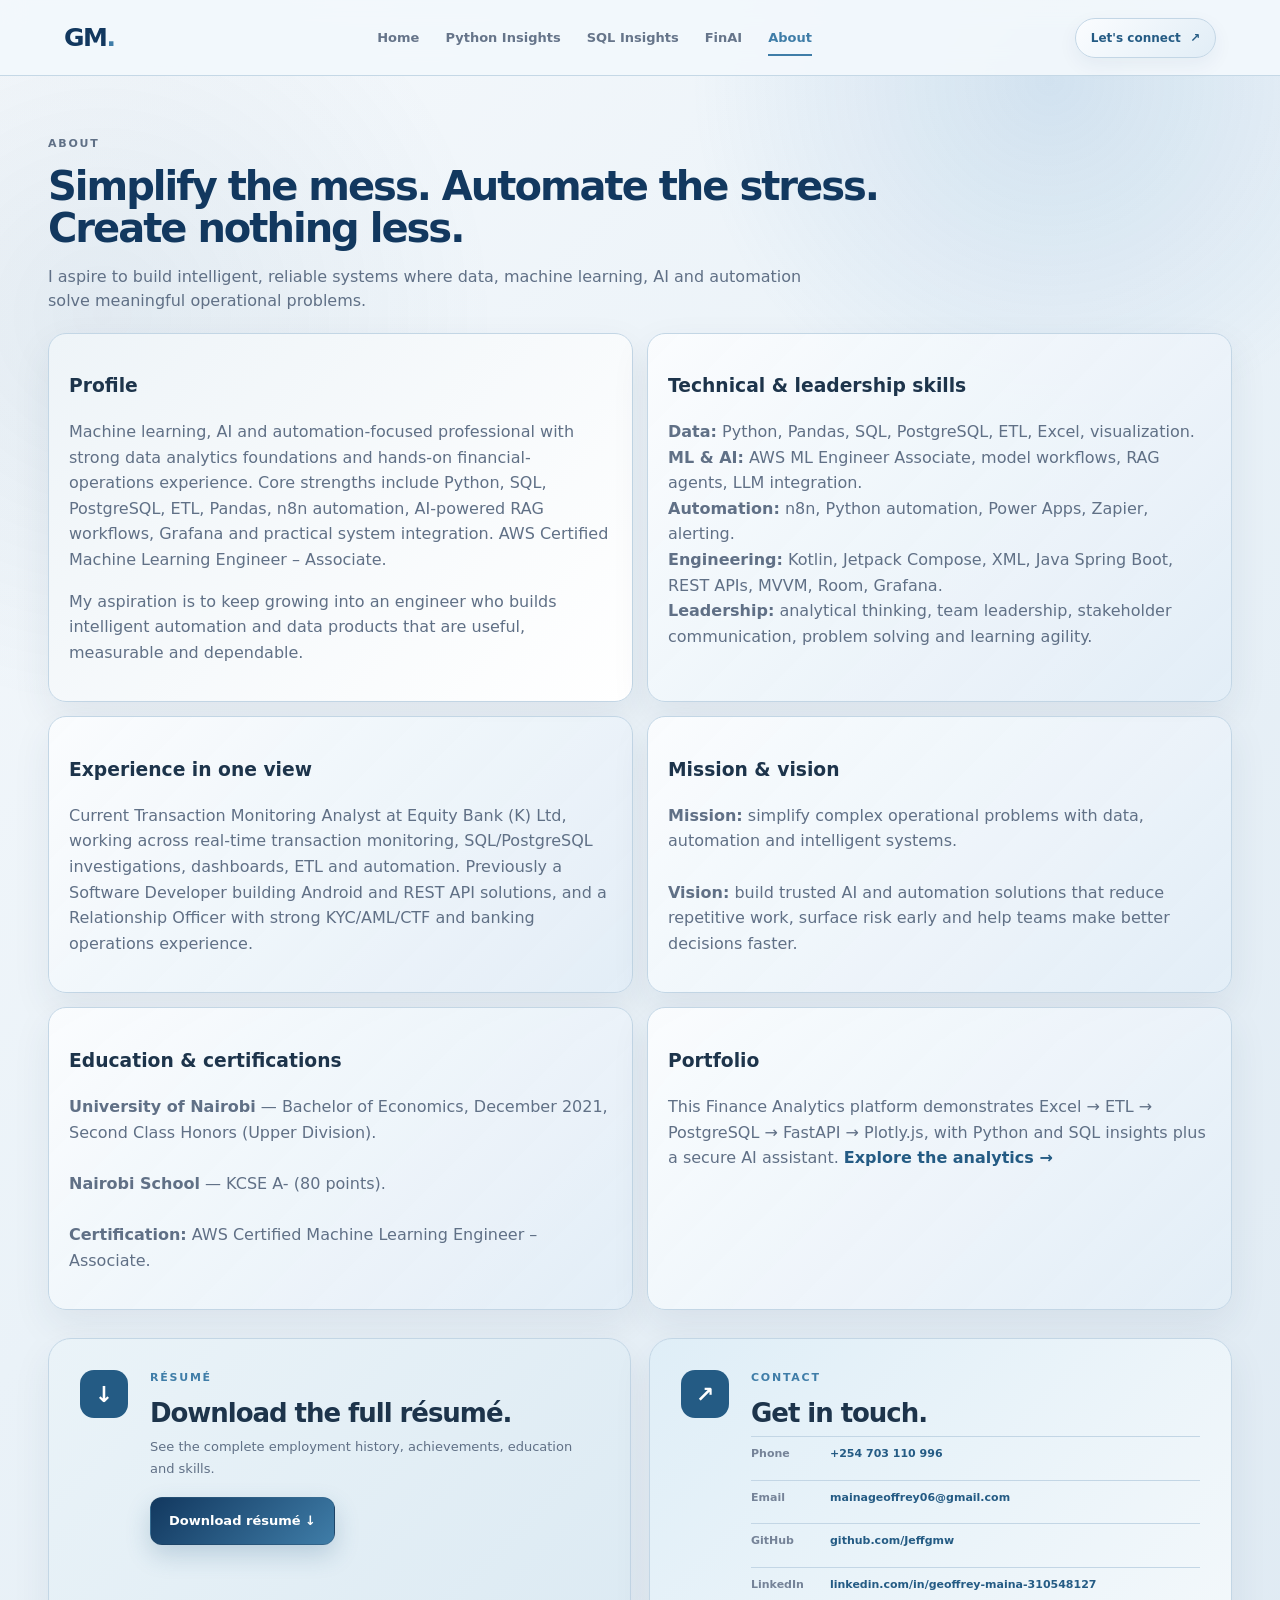
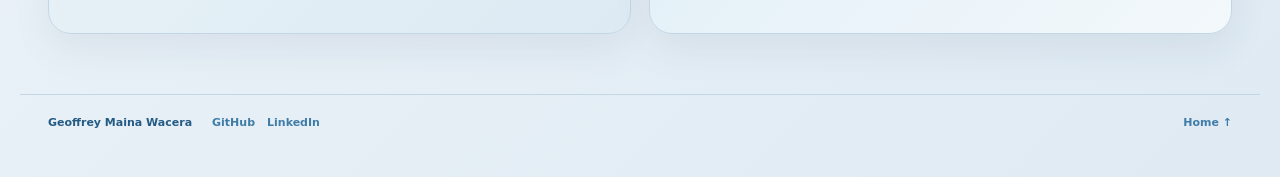
==== frontend/pages/about.html @ 089e7d58 "Initial finance analytics platform" ====
<!doctype html>
<html lang="en">
  <head>
    <meta charset="utf-8" />
    <meta name="viewport" content="width=device-width,initial-scale=1" />
    <meta name="description" content="About Geoffrey Maina Wacera." />
    <title>About | Geoffrey Maina Wacera</title>
    <link rel="stylesheet" href="../css/styles.css" />
  </head>
  <body>
    <header class="nav">
      <a class="brand" href="../index.html">GM<span>.</span></a>
      <nav>
        <a href="../index.html">Home</a
        ><a href="python-dashboard.html">Python Insights</a
        ><a href="sql-dashboard.html">SQL Insights</a
        ><a href="ai-assistant.html">FinAI</a
        ><a class="active" href="about.html">About</a>
      </nav>
      <a class="nav-contact" href="../index.html#contact"
        >Let's connect <span>↗</span></a
      >
    </header>
    <main class="container about-page">
      <div class="page-head about-hero">
        <p class="eyebrow">ABOUT</p>
        <h1>Simplify the mess. Automate the stress. Create nothing less.</h1>
        <p>
          I aspire to build intelligent, reliable systems where data, machine
          learning, AI and automation solve meaningful operational problems.
        </p>
      </div>
      <div class="about-grid">
        <article class="about-profile">
          <h3>Profile</h3>
          <p>
            Machine learning, AI and automation-focused professional with strong
            data analytics foundations and hands-on financial-operations
            experience. Core strengths include Python, SQL, PostgreSQL, ETL,
            Pandas, n8n automation, AI-powered RAG workflows, Grafana and
            practical system integration. AWS Certified Machine Learning
            Engineer – Associate.
          </p>
          <p>
            My aspiration is to keep growing into an engineer who builds
            intelligent automation and data products that are useful, measurable
            and dependable.
          </p>
        </article>
        <article>
          <h3>Technical & leadership skills</h3>
          <p>
            <strong>Data:</strong> Python, Pandas, SQL, PostgreSQL, ETL, Excel,
            visualization.<br /><strong>ML & AI:</strong> AWS ML Engineer
            Associate, model workflows, RAG agents, LLM integration.<br /><strong
              >Automation:</strong
            >
            n8n, Python automation, Power Apps, Zapier, alerting.<br /><strong
              >Engineering:</strong
            >
            Kotlin, Jetpack Compose, XML, Java Spring Boot, REST APIs, MVVM,
            Room, Grafana.<br /><strong>Leadership:</strong> analytical
            thinking, team leadership, stakeholder communication, problem
            solving and learning agility.
          </p>
        </article>
        <article>
          <h3>Experience in one view</h3>
          <p>
            Current Transaction Monitoring Analyst at Equity Bank (K) Ltd,
            working across real-time transaction monitoring, SQL/PostgreSQL
            investigations, dashboards, ETL and automation. Previously a
            Software Developer building Android and REST API solutions, and a
            Relationship Officer with strong KYC/AML/CTF and banking operations
            experience.
          </p>
        </article>
        <article>
          <h3>Mission & vision</h3>
          <p>
            <strong>Mission:</strong> simplify complex operational problems with
            data, automation and intelligent systems.<br /><br /><strong
              >Vision:</strong
            >
            build trusted AI and automation solutions that reduce repetitive
            work, surface risk early and help teams make better decisions
            faster.
          </p>
        </article>
        <article>
          <h3>Education & certifications</h3>
          <p>
            <strong>University of Nairobi</strong> — Bachelor of Economics,
            December 2021, Second Class Honors (Upper Division).<br /><br /><strong
              >Nairobi School</strong
            >
            — KCSE A- (80 points).<br /><br /><strong>Certification:</strong>
            AWS Certified Machine Learning Engineer – Associate.
          </p>
        </article>
        <article>
          <h3>Portfolio</h3>
          <p>
            This Finance Analytics platform demonstrates Excel → ETL →
            PostgreSQL → FastAPI → Plotly.js, with Python and SQL insights plus
            a secure AI assistant.
            <a href="python-dashboard.html">Explore the analytics →</a>
          </p>
        </article>
      </div>
      <section class="action-section">
        <div class="action-grid">
          <article class="action-card resume-card">
            <div class="action-icon">↓</div>
            <div>
              <p class="eyebrow">RÉSUMÉ</p>
              <h2>Download the full résumé.</h2>
              <p>
                See the complete employment history, achievements, education and
                skills.
              </p>
              <a
                class="btn"
                href="../assets/Geoffrey-Maina-Wacera-Resume.pdf"
                download
                >Download résumé ↓</a
              >
            </div>
          </article>
          <article class="action-card contact-card">
            <div class="action-icon">↗</div>
            <div>
              <p class="eyebrow">CONTACT</p>
              <h2>Get in touch.</h2>
              <div class="contact-links">
                <a href="tel:+254703110996"
                  ><span>Phone</span><strong>+254 703 110 996</strong></a
                ><a href="mailto:mainageoffrey06@gmail.com"
                  ><span>Email</span
                  ><strong>mainageoffrey06@gmail.com</strong></a
                ><a
                  href="https://github.com/Jeffgmw"
                  target="_blank"
                  rel="noopener noreferrer"
                  ><span>GitHub</span><strong>github.com/Jeffgmw</strong></a
                ><a
                  href="http://www.linkedin.com/in/geoffrey-maina-310548127"
                  target="_blank"
                  rel="noopener noreferrer"
                  ><span>LinkedIn</span
                  ><strong>linkedin.com/in/geoffrey-maina-310548127</strong></a
                >
              </div>
            </div>
          </article>
        </div>
      </section>
    </main>
    <footer class="footer">
      <div>
        <strong>Geoffrey Maina Wacera</strong
        ><span class="footer-social"
          ><a
            href="https://github.com/Jeffgmw"
            target="_blank"
            rel="noopener noreferrer"
            >GitHub</a
          ><a
            href="http://www.linkedin.com/in/geoffrey-maina-310548127"
            target="_blank"
            rel="noopener noreferrer"
            >LinkedIn</a
          ></span
        >
      </div>
      <a href="../index.html">Home ↑</a>
    </footer>
  </body>
</html>
---- frontend/css/styles.css ----
:root {
  --bg: #f3f6fa;
  --bg-soft: #eef3f8;
  --card: #ffffff;
  --ink: #0c1b33;
  --muted: #607086;
  --line: #dce5ef;
  --blue: #0b63f6;
  --blue-deep: #083b91;
  --blue-dark: #061d42;
  --cyan: #38a7ff;
  --grey: #d9e2eb;
  --shadow: 0 18px 50px rgba(15, 50, 90, 0.09);
  --shadow-hover: 0 24px 65px rgba(10, 74, 150, 0.16);
  --radius: 22px;
}
* {
  box-sizing: border-box;
}
html {
  scroll-behavior: smooth;
}
body {
  margin: 0;
  font-family:
    Inter,
    ui-sans-serif,
    system-ui,
    -apple-system,
    BlinkMacSystemFont,
    "Segoe UI",
    sans-serif;
  background: linear-gradient(180deg, #f7f9fc 0%, var(--bg) 45%, #eef3f8 100%);
  color: var(--ink);
  line-height: 1.5;
}
body:before {
  content: "";
  position: fixed;
  inset: 0;
  pointer-events: none;
  background:
    radial-gradient(
      circle at 80% 10%,
      rgba(56, 167, 255, 0.08),
      transparent 28%
    ),
    radial-gradient(circle at 10% 30%, rgba(11, 99, 246, 0.05), transparent 30%);
  z-index: -1;
}
a {
  color: inherit;
  text-decoration: none;
}
button,
input,
select,
textarea {
  font: inherit;
}
.nav {
  height: 76px;
  background: rgba(255, 255, 255, 0.88);
  backdrop-filter: blur(16px);
  border-bottom: 1px solid rgba(220, 229, 239, 0.9);
  display: flex;
  align-items: center;
  justify-content: space-between;
  padding: 0 clamp(20px, 5vw, 72px);
  position: sticky;
  top: 0;
  z-index: 20;
}
.brand {
  font-size: 25px;
  font-weight: 900;
  letter-spacing: -0.06em;
  color: var(--blue-dark);
}
.brand span {
  color: var(--blue);
}
.nav nav {
  display: flex;
  gap: 26px;
  color: #66758a;
  font-size: 13px;
  font-weight: 700;
}
.nav nav a {
  padding: 28px 0;
  position: relative;
}
.nav nav a:after {
  content: "";
  position: absolute;
  left: 0;
  right: 100%;
  bottom: 19px;
  height: 2px;
  background: var(--blue);
  transition: 0.2s;
}
.nav nav a:hover,
.nav nav a.active {
  color: var(--blue);
}
.nav nav a:hover:after,
.nav nav a.active:after {
  right: 0;
}
.nav-contact {
  border: 1px solid var(--line);
  background: #fff;
  border-radius: 999px;
  padding: 10px 15px;
  font-size: 12px;
  font-weight: 800;
  color: var(--blue-deep);
  box-shadow: 0 7px 20px rgba(14, 53, 100, 0.06);
}
.nav-contact span {
  margin-left: 5px;
}
.hero {
  max-width: 1240px;
  margin: 0 auto;
}
.hero-home {
  min-height: 690px;
  padding: 92px 28px 84px;
  display: grid;
  grid-template-columns: 1.15fr 0.85fr;
  gap: 70px;
  align-items: center;
  position: relative;
}
.hero-home:before {
  content: "";
  position: absolute;
  width: 420px;
  height: 420px;
  border-radius: 50%;
  background: radial-gradient(
    circle,
    rgba(56, 167, 255, 0.16),
    transparent 68%
  );
  right: -90px;
  top: 30px;
  filter: blur(5px);
  pointer-events: none;
}
.eyebrow {
  font-size: 11px;
  font-weight: 900;
  letter-spacing: 0.16em;
  color: var(--blue);
  margin: 0 0 12px;
}
.hero-copy h1 {
  font-size: clamp(45px, 6vw, 72px);
  line-height: 1.02;
  letter-spacing: -0.055em;
  margin: 0 0 25px;
  max-width: 780px;
}
.gradient-text {
  background: linear-gradient(110deg, var(--blue-deep), var(--blue), #2b9cff);
  -webkit-background-clip: text;
  background-clip: text;
  color: transparent;
}
.hero-intro {
  max-width: 760px;
  color: #5e6e82;
  font-size: 17px;
  line-height: 1.8;
  margin: 0;
}
.hero-intro strong {
  color: var(--ink);
}
.hero-actions {
  display: flex;
  gap: 12px;
  flex-wrap: wrap;
  margin: 32px 0 23px;
}
.btn {
  display: inline-flex;
  align-items: center;
  justify-content: center;
  gap: 9px;
  background: linear-gradient(135deg, var(--blue), #0a7af5);
  color: #fff;
  border: 1px solid rgba(11, 99, 246, 0.25);
  padding: 13px 18px;
  border-radius: 12px;
  font-weight: 800;
  font-size: 13px;
  box-shadow: 0 10px 25px rgba(11, 99, 246, 0.2);
  transition:
    transform 0.2s,
    box-shadow 0.2s;
}
.btn:hover {
  transform: translateY(-2px);
  box-shadow: 0 14px 30px rgba(11, 99, 246, 0.27);
}
.btn.ghost {
  background: rgba(255, 255, 255, 0.75);
  color: var(--blue-deep);
  border-color: var(--line);
  box-shadow: none;
}
.hero-meta {
  display: flex;
  gap: 16px;
  flex-wrap: wrap;
  color: #728196;
  font-size: 11px;
  font-weight: 700;
}
.hero-meta span {
  padding: 7px 10px;
  background: rgba(255, 255, 255, 0.72);
  border: 1px solid var(--line);
  border-radius: 999px;
}
.hero-panel {
  position: relative;
  overflow: hidden;
  border-radius: 28px;
  padding: 30px;
  background: linear-gradient(145deg, #061d42 0%, #0b397f 55%, #1168c8 100%);
  color: #fff;
  box-shadow: 0 30px 70px rgba(5, 37, 82, 0.25);
  min-height: 405px;
}
.panel-glow {
  position: absolute;
  width: 280px;
  height: 280px;
  border-radius: 50%;
  right: -100px;
  top: -100px;
  background: rgba(77, 180, 255, 0.24);
  filter: blur(10px);
}
.panel-top {
  display: flex;
  justify-content: space-between;
  position: relative;
  font-size: 10px;
  letter-spacing: 0.14em;
  font-weight: 900;
  color: #a9c9f4;
}
.status-dot {
  color: #62d9a7;
}
.snapshot-role {
  position: relative;
  font-size: 27px;
  line-height: 1.2;
  font-weight: 850;
  letter-spacing: -0.03em;
  margin-top: 68px;
}
.snapshot-role span {
  color: #9ed0ff;
}
.snapshot-company {
  position: relative;
  color: #c1d1e5;
  font-size: 12px;
  margin-top: 10px;
}
.tech-stack {
  display: flex;
  gap: 7px;
  flex-wrap: wrap;
  margin-top: 28px;
}
.tech-stack span {
  font-size: 10px;
  font-weight: 800;
  padding: 7px 9px;
  border: 1px solid rgba(255, 255, 255, 0.16);
  background: rgba(255, 255, 255, 0.08);
  border-radius: 8px;
}
.snapshot-flow {
  position: relative;
  display: grid;
  grid-template-columns: 1fr auto 1fr auto 1fr;
  gap: 8px;
  align-items: center;
  margin-top: 28px;
  padding-top: 22px;
  border-top: 1px solid rgba(255, 255, 255, 0.14);
}
.snapshot-flow div {
  display: grid;
  gap: 2px;
}
.snapshot-flow b {
  font-size: 9px;
  letter-spacing: 0.1em;
}
.snapshot-flow small {
  font-size: 9px;
  color: #aac1dc;
}
.snapshot-flow i {
  font-style: normal;
  color: #8ac8ff;
}
.section {
  max-width: 1240px;
  margin: 0 auto;
  padding: 90px 28px;
}
.section-heading {
  display: flex;
  justify-content: space-between;
  gap: 50px;
  align-items: end;
  margin-bottom: 32px;
}
.section-heading h2 {
  font-size: 36px;
  line-height: 1.1;
  letter-spacing: -0.045em;
  margin: 0;
}
.section-heading > p {
  max-width: 520px;
  color: var(--muted);
  margin: 0;
  font-size: 14px;
  line-height: 1.75;
}
.section-heading.compact {
  align-items: end;
}
.focus-section,
.analytics-section {
  background: transparent;
}
.focus-grid {
  display: grid;
  grid-template-columns: repeat(4, 1fr);
  gap: 15px;
}
.focus-card {
  background: rgba(255, 255, 255, 0.82);
  border: 1px solid var(--line);
  border-radius: 18px;
  padding: 24px;
  box-shadow: var(--shadow);
  transition: 0.25s;
}
.focus-card:hover {
  transform: translateY(-4px);
  box-shadow: var(--shadow-hover);
  border-color: #b9d2ee;
}
.icon-box {
  width: 42px;
  height: 42px;
  border-radius: 12px;
  display: grid;
  place-items: center;
  background: linear-gradient(145deg, #e8f2ff, #f3f6fa);
  color: var(--blue);
  font-weight: 900;
  font-size: 21px;
  margin-bottom: 25px;
}
.focus-card h3 {
  font-size: 16px;
  margin: 0 0 9px;
}
.focus-card p {
  font-size: 13px;
  color: var(--muted);
  line-height: 1.65;
  margin: 0;
}
.analytics-cards {
  display: grid;
  grid-template-columns: repeat(3, 1fr);
  gap: 18px;
}
.analytics-card {
  min-height: 340px;
  border-radius: 23px;
  padding: 27px;
  position: relative;
  overflow: hidden;
  color: #fff;
  box-shadow: 0 20px 55px rgba(12, 51, 101, 0.16);
  transition: 0.25s;
}
.analytics-card:hover {
  transform: translateY(-6px);
  box-shadow: 0 27px 65px rgba(12, 51, 101, 0.24);
}
.analytics-card:before {
  content: "";
  position: absolute;
  width: 240px;
  height: 240px;
  border-radius: 50%;
  right: -100px;
  top: -100px;
  background: rgba(255, 255, 255, 0.13);
}
.python-card {
  background: linear-gradient(145deg, #092b67, #0877dc);
}
.sql-card {
  background: linear-gradient(145deg, #08244e, #1664b7);
}
.ai-card {
  background: linear-gradient(145deg, #0a2450, #2388d7);
}
.card-label {
  display: flex;
  justify-content: space-between;
  font-size: 9px;
  font-weight: 900;
  letter-spacing: 0.13em;
  color: #b8dcff;
}
.analytics-icon {
  font-size: 30px;
  margin-top: 45px;
}
.analytics-card h3 {
  font-size: 25px;
  letter-spacing: -0.04em;
  margin: 12px 0 8px;
}
.analytics-card p {
  color: #d2e6fb;
  font-size: 13px;
  line-height: 1.65;
  max-width: 390px;
}
.card-link {
  position: absolute;
  bottom: 27px;
  font-size: 12px;
  font-weight: 850;
  color: #fff;
}
.card-link b {
  margin-left: 7px;
}
.experience-section {
  padding-top: 50px;
}
.experience-list {
  border-top: 1px solid var(--line);
}
.experience-item {
  display: grid;
  grid-template-columns: 200px 1fr;
  gap: 35px;
  padding: 25px 0;
  border-bottom: 1px solid var(--line);
}
.experience-date {
  font-size: 11px;
  color: #758398;
  font-weight: 800;
}
.experience-item h3 {
  font-size: 15px;
  margin: 0 0 7px;
}
.experience-item p {
  margin: 0;
  color: var(--muted);
  font-size: 13px;
  line-height: 1.7;
}
.experience-item.current h3 {
  color: var(--blue-deep);
}
.skills-panel {
  border: 1px solid #cbd9e8;
  border-radius: 25px;
  padding: 36px;
  background: linear-gradient(135deg, #eaf2fb, #f9fbfd 55%, #e6f1fc);
  display: grid;
  grid-template-columns: 0.75fr 1.25fr;
  gap: 60px;
  box-shadow: var(--shadow);
}
.skills-panel h2 {
  font-size: 32px;
  line-height: 1.1;
  letter-spacing: -0.04em;
  margin: 0;
  max-width: 420px;
}
.skill-groups {
  display: grid;
  grid-template-columns: 1fr 1fr;
  gap: 24px;
}
.skill-groups div {
  border-left: 2px solid #a8c9ed;
  padding-left: 14px;
}
.skill-groups span {
  font-size: 11px;
  font-weight: 900;
  color: var(--blue-deep);
  text-transform: uppercase;
  letter-spacing: 0.08em;
}
.skill-groups p {
  font-size: 12px;
  color: var(--muted);
  line-height: 1.65;
  margin: 7px 0 0;
}
.action-section {
  padding-top: 35px;
}
.action-grid {
  display: grid;
  grid-template-columns: 1fr 1fr;
  gap: 18px;
}
.action-card {
  border-radius: 23px;
  border: 1px solid var(--line);
  background: #fff;
  padding: 31px;
  display: grid;
  grid-template-columns: auto 1fr;
  gap: 22px;
  box-shadow: var(--shadow);
}
.resume-card {
  background: linear-gradient(135deg, #fff, #edf5ff);
}
.contact-card {
  background: linear-gradient(135deg, #f6f8fa, #e7f1fb);
}
.action-icon {
  width: 48px;
  height: 48px;
  border-radius: 14px;
  display: grid;
  place-items: center;
  background: var(--blue);
  color: #fff;
  font-size: 22px;
  font-weight: 900;
}
.action-card h2 {
  font-size: 26px;
  line-height: 1.1;
  letter-spacing: -0.04em;
  margin: 0 0 9px;
}
.action-card p:not(.eyebrow) {
  font-size: 13px;
  color: var(--muted);
  line-height: 1.65;
  margin: 0 0 18px;
}
.contact-links {
  display: grid;
  gap: 8px;
}
.contact-links a,
.contact-placeholder {
  display: grid;
  grid-template-columns: 70px 1fr;
  gap: 9px;
  padding: 9px 0;
  border-top: 1px solid #dce5ef;
  font-size: 11px;
}
.contact-links span,
.contact-placeholder span {
  color: #758398;
  font-weight: 700;
}
.contact-links strong,
.contact-placeholder strong {
  color: var(--blue-deep);
  font-size: 11px;
}
.contact-placeholder {
  grid-template-columns: 70px 1fr;
}
.contact-placeholder small {
  grid-column: 2;
  color: #8794a5;
  font-size: 10px;
  margin-top: -6px;
}
.footer {
  max-width: 1240px;
  margin: 0 auto;
  padding: 25px 28px 45px;
  display: flex;
  justify-content: space-between;
  gap: 20px;
  border-top: 1px solid var(--line);
  font-size: 11px;
  color: #7a8799;
}
.footer div {
  display: flex;
  gap: 12px;
  flex-wrap: wrap;
}
.footer strong {
  color: var(--blue-deep);
}
.footer a {
  font-weight: 800;
  color: var(--blue);
}
/* Dashboard and inner-page components */
.container {
  max-width: 1240px;
  margin: 0 auto;
  padding: 60px 28px;
}
.narrow {
  max-width: 930px;
}
.page-head {
  margin-bottom: 28px;
}
.page-head h1 {
  font-size: 44px;
  line-height: 1.05;
  letter-spacing: -0.05em;
  margin: 0 0 10px;
}
.page-head > p {
  color: var(--muted);
}
.filters,
.chart,
.kpis > div,
.code-note,
.about-grid article,
.chat {
  background: rgba(255, 255, 255, 0.9);
  border: 1px solid var(--line);
  box-shadow: var(--shadow);
  border-radius: 18px;
}
.filters {
  padding: 18px;
  display: grid;
  grid-template-columns: repeat(6, 1fr);
  gap: 12px;
  margin-bottom: 18px;
}
.filters label {
  font-size: 11px;
  color: var(--muted);
  font-weight: 800;
}
.filters input,
.filters select,
.chat-form textarea {
  width: 100%;
  margin-top: 7px;
  padding: 10px;
  border: 1px solid var(--line);
  border-radius: 9px;
  background: #fff;
  color: var(--ink);
}
.filters .btn {
  align-self: end;
}
.kpis {
  display: grid;
  grid-template-columns: repeat(4, 1fr);
  gap: 14px;
  margin-bottom: 18px;
}
.kpis > div {
  padding: 20px;
}
.kpis span {
  display: block;
  color: var(--muted);
  font-size: 11px;
}
.kpis strong {
  display: block;
  font-size: 27px;
  margin-top: 8px;
}
.grid {
  display: grid;
  grid-template-columns: 1fr 1fr;
  gap: 18px;
}
.chart {
  padding: 15px;
  min-height: 360px;
}
.chart.wide {
  grid-column: 1/-1;
}
.chart h3,
.code-note h3 {
  margin: 6px 8px 10px;
}
.code-note {
  padding: 22px;
  margin-top: 18px;
}
.chips {
  display: flex;
  gap: 8px;
  flex-wrap: wrap;
}
.chips span {
  background: #eaf2fb;
  color: var(--blue-deep);
  border-radius: 999px;
  padding: 7px 11px;
  font-size: 12px;
  font-weight: 800;
}
.suggestions {
  display: flex;
  gap: 8px;
  flex-wrap: wrap;
  margin: 20px 0;
}
.suggestions button {
  border: 1px solid var(--line);
  background: #fff;
  border-radius: 999px;
  padding: 9px 12px;
  cursor: pointer;
  color: var(--blue-deep);
}
.chat {
  padding: 18px;
  min-height: 240px;
  margin-bottom: 14px;
}
.bubble {
  padding: 12px 15px;
  border-radius: 12px;
  max-width: 85%;
  margin: 8px 0;
  line-height: 1.5;
}
.bubble.user {
  margin-left: auto;
  background: #eaf2ff;
}
.bubble.ai {
  background: #f0f3f7;
}
.chat-form {
  display: grid;
  gap: 10px;
}
.about-grid {
  display: grid;
  grid-template-columns: 1fr 1fr;
  gap: 16px;
  margin-top: 25px;
}
.about-grid article {
  padding: 22px;
}
.about-grid p {
  color: var(--muted);
  line-height: 1.6;
}
.about-grid a {
  color: var(--blue);
  font-weight: 700;
}
table {
  border-collapse: collapse;
  width: 100%;
  font-size: 13px;
}
th,
td {
  text-align: left;
  padding: 10px;
  border-bottom: 1px solid var(--line);
  white-space: nowrap;
}
th {
  color: var(--muted);
  font-size: 11px;
  text-transform: uppercase;
  letter-spacing: 0.05em;
}
.error {
  position: fixed;
  bottom: 20px;
  right: 20px;
  background: #fff;
  padding: 14px 18px;
  border: 1px solid #efb8c0;
  border-radius: 10px;
  box-shadow: var(--shadow);
  z-index: 50;
}
@media (max-width: 1050px) {
  .nav-contact {
    display: none;
  }
  .nav nav {
    gap: 15px;
  }
  .hero-home {
    grid-template-columns: 1fr;
    gap: 40px;
  }
  .hero-panel {
    max-width: 680px;
  }
  .focus-grid {
    grid-template-columns: 1fr 1fr;
  }
  .analytics-cards {
    grid-template-columns: 1fr 1fr;
  }
  .analytics-card:last-child {
    grid-column: 1/-1;
  }
  .skills-panel {
    grid-template-columns: 1fr;
    gap: 30px;
  }
  .filters {
    grid-template-columns: repeat(3, 1fr);
  }
}
@media (max-width: 760px) {
  .nav {
    height: auto;
    min-height: 72px;
    padding: 14px 18px;
    gap: 12px;
    align-items: center;
  }
  .nav nav {
    gap: 12px;
    overflow-x: auto;
    white-space: nowrap;
  }
  .nav nav a {
    padding: 10px 0;
  }
  .nav nav a:after {
    bottom: 3px;
  }
  .hero-home {
    padding: 65px 20px 55px;
  }
  .section {
    padding: 65px 20px;
  }
  .section-heading {
    display: block;
  }
  .section-heading > p {
    margin-top: 16px;
  }
  .focus-grid,
  .analytics-cards,
  .action-grid,
  .about-grid {
    grid-template-columns: 1fr;
  }
  .analytics-card:last-child {
    grid-column: auto;
  }
  .experience-item {
    grid-template-columns: 1fr;
    gap: 8px;
  }
  .skill-groups {
    grid-template-columns: 1fr;
  }
  .action-card {
    grid-template-columns: 1fr;
  }
  .footer {
    padding: 25px 20px 35px;
  }
  .container {
    padding: 45px 18px;
  }
  .filters {
    grid-template-columns: 1fr 1fr;
  }
  .kpis {
    grid-template-columns: 1fr 1fr;
  }
  .grid {
    grid-template-columns: 1fr;
  }
  .chart.wide {
    grid-column: auto;
  }
  .snapshot-flow {
    grid-template-columns: 1fr auto 1fr auto 1fr;
  }
}
@media (max-width: 520px) {
  .nav {
    align-items: flex-start;
  }
  .nav nav {
    font-size: 11px;
  }
  .hero-copy h1 {
    font-size: 43px;
  }
  .hero-panel {
    padding: 24px;
  }
  .snapshot-role {
    font-size: 23px;
    margin-top: 50px;
  }
  .hero-actions .btn {
    width: 100%;
  }
  .hero-meta {
    display: grid;
  }
  .filters {
    grid-template-columns: 1fr;
  }
  .kpis strong {
    font-size: 22px;
  }
  .section-heading h2 {
    font-size: 30px;
  }
  .skills-panel {
    padding: 25px;
  }
  .action-card {
    padding: 24px;
  }
  .contact-links a,
  .contact-placeholder {
    grid-template-columns: 1fr;
  }
  .contact-placeholder small {
    grid-column: 1;
  }
  .footer {
    display: block;
  }
  .footer a {
    display: inline-block;
    margin-top: 12px;
  }
}

/* Final visual system: restrained blue + slate + light-grey blend */
body {
  background: linear-gradient(145deg, #f8fafc 0%, #eef2f6 46%, #e8f0f7 100%);
}
body:before {
  background:
    radial-gradient(
      circle at 82% 8%,
      rgba(52, 125, 190, 0.07),
      transparent 25%
    ),
    radial-gradient(
      circle at 8% 35%,
      rgba(100, 130, 160, 0.045),
      transparent 28%
    );
}
.nav {
  backdrop-filter: blur(12px);
  -webkit-backdrop-filter: blur(12px);
}
.hero-home {
  min-height: 590px;
  padding: 66px 28px 56px;
  gap: 54px;
}
.hero-copy h1 {
  font-size: clamp(39px, 5.2vw, 62px);
  margin-bottom: 17px;
}
.hero-intro {
  font-size: 15px;
  line-height: 1.65;
  max-width: 700px;
}
.hero-actions {
  margin: 24px 0 17px;
}
.hero-panel {
  background: linear-gradient(145deg, #172b42 0%, #2b4d6b 62%, #4a7392 100%);
  min-height: 360px;
  padding: 28px;
  box-shadow: 0 24px 60px rgba(30, 55, 78, 0.18);
}
.panel-glow {
  background: rgba(160, 205, 235, 0.16);
}
.snapshot-role {
  margin-top: 45px;
  font-size: 25px;
}
.snapshot-role span {
  color: #c8dbe8;
}
.tech-stack {
  margin-top: 22px;
}
.tech-stack span {
  background: rgba(255, 255, 255, 0.07);
  border-color: rgba(255, 255, 255, 0.13);
}
.snapshot-company {
  color: #d0dce6;
  margin-top: 16px;
}
.section {
  padding: 58px 28px;
}
.section-heading {
  margin-bottom: 22px;
}
.section-heading h2 {
  font-size: 32px;
}
.focus-grid {
  gap: 12px;
}
.focus-card {
  padding: 20px;
}
.icon-box {
  margin-bottom: 18px;
}
.analytics-cards {
  gap: 15px;
}
.analytics-card {
  min-height: 300px;
  padding: 24px;
}
.analytics-icon {
  margin-top: 36px;
}
.experience-section {
  padding-top: 34px;
}
.skills-section {
  padding-top: 36px;
  padding-bottom: 36px;
}
.skills-panel {
  padding: 30px;
  gap: 45px;
  background: linear-gradient(135deg, #e8eef4, #f8fafc 56%, #e7eff5);
}
.experience-achievements {
  margin-top: 15px;
  padding: 13px 15px;
  background: #f5f8fb;
  border-left: 3px solid #5b87a8;
  border-radius: 0 10px 10px 0;
}
.experience-achievements > span {
  font-size: 10px;
  letter-spacing: 0.12em;
  font-weight: 900;
  color: #52738e;
}
.experience-achievements ul {
  margin: 7px 0 0;
  padding-left: 18px;
}
.experience-achievements li {
  font-size: 12px;
  color: #526173;
  line-height: 1.55;
  margin: 3px 0;
}
.experience-achievements strong {
  color: #315d7c;
}
.action-section {
  padding-top: 28px;
}
.footer {
  padding-top: 20px;
}
.page-head {
  margin-bottom: 22px;
}
.page-head h1 {
  font-size: 40px;
}
.dashboard-description {
  max-width: 820px;
  color: #5d6b7c !important;
  line-height: 1.65;
}
.dashboard-grid {
  display: grid;
  grid-template-columns: repeat(2, minmax(0, 1fr));
  gap: 16px;
}
.dashboard-grid .chart-large {
  grid-column: 1/-1;
}
.chart {
  min-width: 0;
  min-height: 330px;
  padding: 14px;
}
.chart-title {
  display: flex;
  align-items: baseline;
  justify-content: space-between;
  gap: 15px;
  padding: 0 7px;
}
.chart-title h3 {
  margin: 5px 0 3px !important;
  font-size: 15px;
}
.chart-title span {
  font-size: 10px;
  color: #7b8998;
  font-weight: 800;
  white-space: nowrap;
}
.chart > div[id] {
  min-width: 0;
}
.about-hero {
  margin-bottom: 20px;
}
.about-hero h1 {
  max-width: 850px;
}
.about-hero > p:last-child {
  max-width: 760px;
}
.about-grid {
  margin-top: 0;
  gap: 14px;
}
.about-grid article {
  padding: 20px;
}
.about-grid article:first-child {
  background: linear-gradient(135deg, #eef4f8, #fff);
}
@media (max-width: 760px) {
  .hero-home {
    padding: 52px 20px 45px;
    gap: 34px;
  }
  .section {
    padding: 45px 20px;
  }
  .section-heading h2 {
    font-size: 29px;
  }
  .dashboard-grid {
    grid-template-columns: 1fr;
  }
  .dashboard-grid .chart-large {
    grid-column: auto;
  }
  .page-head h1 {
    font-size: 36px;
  }
}
@media (max-width: 520px) {
  .hero-copy h1 {
    font-size: 39px;
  }
  .hero-panel {
    min-height: 0;
  }
  .snapshot-role {
    margin-top: 38px;
  }
  .section {
    padding: 40px 18px;
  }
  .dashboard-grid {
    gap: 12px;
  }
  .chart {
    min-height: 300px;
  }
  .chart-title {
    display: block;
  }
  .chart-title span {
    display: block;
    margin-top: 3px;
  }
}

/* Unified blue-grey visual system */
:root {
  --theme-navy: #18324b;
  --theme-slate: #2f526e;
  --theme-bluegrey: #4f7895;
  --theme-mist: #e7eef4;
  --theme-pale: #f3f6f9;
  --theme-line: #cbd8e2;
  --theme-ink: #203346;
  --theme-muted: #647587;
}
body {
  background: linear-gradient(135deg, #f8fafc 0%, #edf2f6 45%, #e3edf4 100%);
  color: var(--theme-ink);
}
body:before {
  background:
    radial-gradient(circle at 82% 9%, rgba(79, 120, 149, 0.1), transparent 27%),
    radial-gradient(circle at 8% 35%, rgba(47, 82, 110, 0.06), transparent 30%);
}
.nav {
  background: rgba(245, 248, 250, 0.91);
  border-bottom-color: rgba(203, 216, 226, 0.92);
}
.brand {
  color: var(--theme-navy);
}
.brand span,
.nav nav a:hover,
.nav nav a.active,
.footer a {
  color: var(--theme-bluegrey);
}
.nav nav a:after {
  background: var(--theme-bluegrey);
}
.nav-contact {
  color: var(--theme-slate);
  background: linear-gradient(135deg, #f8fafc, #e7eef4);
  border-color: var(--theme-line);
}
.hero-home:before {
  background: radial-gradient(
    circle,
    rgba(79, 120, 149, 0.14),
    transparent 68%
  );
}
.eyebrow {
  color: var(--theme-bluegrey);
}
.gradient-text {
  background: linear-gradient(
    110deg,
    var(--theme-navy),
    var(--theme-bluegrey),
    #6c8ea6
  );
  -webkit-background-clip: text;
  background-clip: text;
}
.btn {
  background: linear-gradient(135deg, var(--theme-navy), var(--theme-bluegrey));
  border-color: rgba(47, 82, 110, 0.28);
  box-shadow: 0 10px 25px rgba(47, 82, 110, 0.18);
}
.btn:hover {
  box-shadow: 0 14px 30px rgba(47, 82, 110, 0.24);
}
.btn.ghost {
  color: var(--theme-slate);
  background: rgba(247, 250, 252, 0.82);
  border-color: var(--theme-line);
}
.hero-meta span {
  background: linear-gradient(
    135deg,
    rgba(255, 255, 255, 0.9),
    rgba(231, 238, 244, 0.9)
  );
  border-color: var(--theme-line);
}
.hero-panel {
  background: linear-gradient(145deg, #18324b 0%, #31546e 58%, #5a7e97 100%);
  box-shadow: 0 24px 60px rgba(30, 55, 78, 0.18);
}
.hero-panel .snapshot-role span {
  color: #c9dce8;
}
.tech-stack span {
  background: rgba(255, 255, 255, 0.075);
}
.section {
  padding-top: 46px;
  padding-bottom: 46px;
}
.section-heading {
  margin-bottom: 20px;
}
.focus-card,
.filters,
.chart,
.kpis > div,
.code-note,
.about-grid article,
.chat,
.action-card {
  background: linear-gradient(
    135deg,
    rgba(248, 250, 252, 0.96),
    rgba(229, 237, 243, 0.88)
  );
  border-color: var(--theme-line);
  box-shadow: 0 15px 38px rgba(35, 63, 84, 0.08);
}
.focus-card:hover {
  border-color: #9fb7c7;
  box-shadow: 0 20px 48px rgba(35, 63, 84, 0.13);
}
.icon-box,
.chips span {
  background: linear-gradient(145deg, #dce7ee, #f4f7f9);
  color: var(--theme-slate);
}
.analytics-cards .analytics-card {
  background: linear-gradient(145deg, #18324b, #3d647f 62%, #678ba2);
  box-shadow: 0 20px 50px rgba(35, 63, 84, 0.16);
}
.analytics-cards .analytics-card:nth-child(2) {
  background: linear-gradient(145deg, #213d55, #4a7089 62%, #7595a9);
}
.analytics-cards .analytics-card:nth-child(3) {
  background: linear-gradient(145deg, #263f54, #53758c 62%, #829eae);
}
.analytics-card p,
.analytics-card .card-link,
.analytics-card .card-label {
  color: #edf4f8;
}
.analytics-card:before {
  background: rgba(255, 255, 255, 0.1);
}
.skills-panel {
  background: linear-gradient(135deg, #dfe8ee, #f7f9fb 55%, #e3edf2);
  border-color: #bdced9;
}
.skill-groups div {
  border-left-color: #8eabba;
}
.skill-groups span {
  color: var(--theme-slate);
}
.experience-item.current h3 {
  color: var(--theme-slate);
}
.experience-achievements {
  background: linear-gradient(135deg, #e5edf2, #f7f9fb);
  border-left-color: var(--theme-bluegrey);
}
.experience-achievements > span,
.experience-achievements strong {
  color: var(--theme-slate);
}
.action-card.resume-card {
  background: linear-gradient(135deg, #eef3f6, #dfe9ef);
}
.action-card.contact-card {
  background: linear-gradient(135deg, #e4edf2, #f4f7f9);
}
.action-icon {
  background: var(--theme-slate);
}
.contact-links a,
.contact-placeholder {
  border-top-color: var(--theme-line);
}
.contact-links strong,
.contact-placeholder strong,
.about-grid a {
  color: var(--theme-slate);
}
.footer {
  border-top-color: var(--theme-line);
}
.footer strong {
  color: var(--theme-slate);
}
.footer-social {
  display: inline-flex;
  gap: 12px;
  margin-left: 8px;
}
.footer-social a {
  color: var(--theme-bluegrey);
  font-weight: 800;
}
.page-head h1 {
  color: var(--theme-navy);
}
.dashboard-description {
  color: var(--theme-muted) !important;
}
.filters input,
.filters select,
.chat-form textarea {
  background: #f8fafb;
  border-color: var(--theme-line);
}
.kpis strong {
  color: var(--theme-navy);
}
.chips span {
  color: var(--theme-slate);
}
.chat .bubble.user {
  background: #dfeaf1;
}
.chat .bubble.ai {
  background: #e9eef2;
}
.error {
  border-color: #b8cbd7;
  color: var(--theme-navy);
  background: #f6f9fb;
}
/* Plotly containers start compactly so the browser can paint the page before all charts finish. */
.chart > div[id] {
  height: 285px;
}
.chart.chart-large > div[id] {
  height: 320px;
}
@media (max-width: 760px) {
  .section {
    padding-top: 36px;
    padding-bottom: 36px;
  }
  .footer-social {
    margin-left: 0;
    margin-top: 8px;
  }
  .chart > div[id],
  .chart.chart-large > div[id] {
    height: 280px;
  }
}

/* Final refinement: stronger blue tone + dedicated Customer 360 scroll area */
:root {
  --theme-navy: #12385f;
  --theme-slate: #245b84;
  --theme-bluegrey: #3f7da8;
  --theme-mist: #e2edf6;
  --theme-pale: #f1f6fa;
  --theme-line: #c3d6e5;
  --theme-ink: #1d344b;
  --theme-muted: #5f7488;
}
body {
  background: linear-gradient(135deg, #f6f9fc 0%, #eaf2f8 45%, #dfeaf3 100%);
}
body:before {
  background:
    radial-gradient(
      circle at 82% 9%,
      rgba(52, 126, 190, 0.14),
      transparent 27%
    ),
    radial-gradient(circle at 8% 35%, rgba(36, 91, 132, 0.08), transparent 30%);
}
.nav {
  background: rgba(243, 248, 252, 0.93);
  border-bottom-color: rgba(195, 214, 229, 0.95);
}
.brand {
  color: var(--theme-navy);
}
.brand span,
.nav nav a:hover,
.nav nav a.active,
.footer a {
  color: var(--theme-bluegrey);
}
.nav nav a:after {
  background: var(--theme-bluegrey);
}
.nav-contact {
  color: var(--theme-slate);
  background: linear-gradient(135deg, #fbfdff, #e1edf6);
  border-color: var(--theme-line);
}
.hero-home:before {
  background: radial-gradient(
    circle,
    rgba(52, 126, 190, 0.18),
    transparent 68%
  );
}
.eyebrow {
  color: var(--theme-bluegrey);
}
.gradient-text {
  background: linear-gradient(110deg, #12385f, #3f7da8, #6d9fc2);
  -webkit-background-clip: text;
  background-clip: text;
}
.btn {
  background: linear-gradient(135deg, #12385f, #3f7da8);
  box-shadow: 0 10px 25px rgba(36, 91, 132, 0.22);
}
.hero-panel {
  background: linear-gradient(145deg, #12385f 0%, #245b84 58%, #4f86ad 100%);
}
.hero-meta span {
  background: linear-gradient(
    135deg,
    rgba(255, 255, 255, 0.92),
    rgba(226, 237, 246, 0.94)
  );
  border-color: var(--theme-line);
}
.focus-card,
.filters,
.chart,
.kpis > div,
.code-note,
.about-grid article,
.chat,
.action-card {
  background: linear-gradient(
    135deg,
    rgba(250, 252, 254, 0.97),
    rgba(226, 237, 246, 0.91)
  );
  border-color: var(--theme-line);
}
.icon-box,
.chips span {
  background: linear-gradient(145deg, #d8e7f2, #f3f8fb);
  color: var(--theme-slate);
}
.analytics-cards .analytics-card {
  background: linear-gradient(145deg, #12385f, #2d6a91 62%, #5790b5);
}
.analytics-cards .analytics-card:nth-child(2) {
  background: linear-gradient(145deg, #194665, #36769b 62%, #6499b9);
}
.analytics-cards .analytics-card:nth-child(3) {
  background: linear-gradient(145deg, #204c6d, #427fa2 62%, #70a0bb);
}
.skills-panel {
  background: linear-gradient(135deg, #dbe9f3, #f6f9fc 55%, #e0edf5);
  border-color: #b7cfdf;
}
.action-card.resume-card {
  background: linear-gradient(135deg, #eaf3f8, #dceaf3);
}
.action-card.contact-card {
  background: linear-gradient(135deg, #dfeef7, #f3f8fb);
}
.action-icon {
  background: var(--theme-slate);
}
.kpis strong {
  color: var(--theme-navy);
}
.page-head h1 {
  color: var(--theme-navy);
}
.customer360-chart {
  display: flex;
  flex-direction: column;
  min-height: 0;
  height: 390px;
}
.customer360-chart .customer360-scroll {
  min-height: 0;
  flex: 1;
  overflow: auto;
  border: 1px solid #c9dbe8;
  border-radius: 10px;
  background: rgba(250, 252, 254, 0.72);
  scrollbar-width: thin;
  scrollbar-color: #7ea7c3 #e6eff5;
}
.customer360-chart .customer360-scroll::-webkit-scrollbar {
  width: 9px;
  height: 9px;
}
.customer360-chart .customer360-scroll::-webkit-scrollbar-track {
  background: #e6eff5;
  border-radius: 9px;
}
.customer360-chart .customer360-scroll::-webkit-scrollbar-thumb {
  background: #7ea7c3;
  border-radius: 9px;
  border: 2px solid #e6eff5;
}
.customer360-chart #customerTable {
  min-width: 760px;
}
.customer360-chart table {
  margin: 0;
}
.code-note {
  margin-top: 22px;
  position: relative;
  z-index: 1;
}
@media (max-width: 760px) {
  .customer360-chart {
    height: 360px;
  }
  .customer360-chart #customerTable {
    min-width: 720px;
  }
  .code-note {
    margin-top: 18px;
  }
}
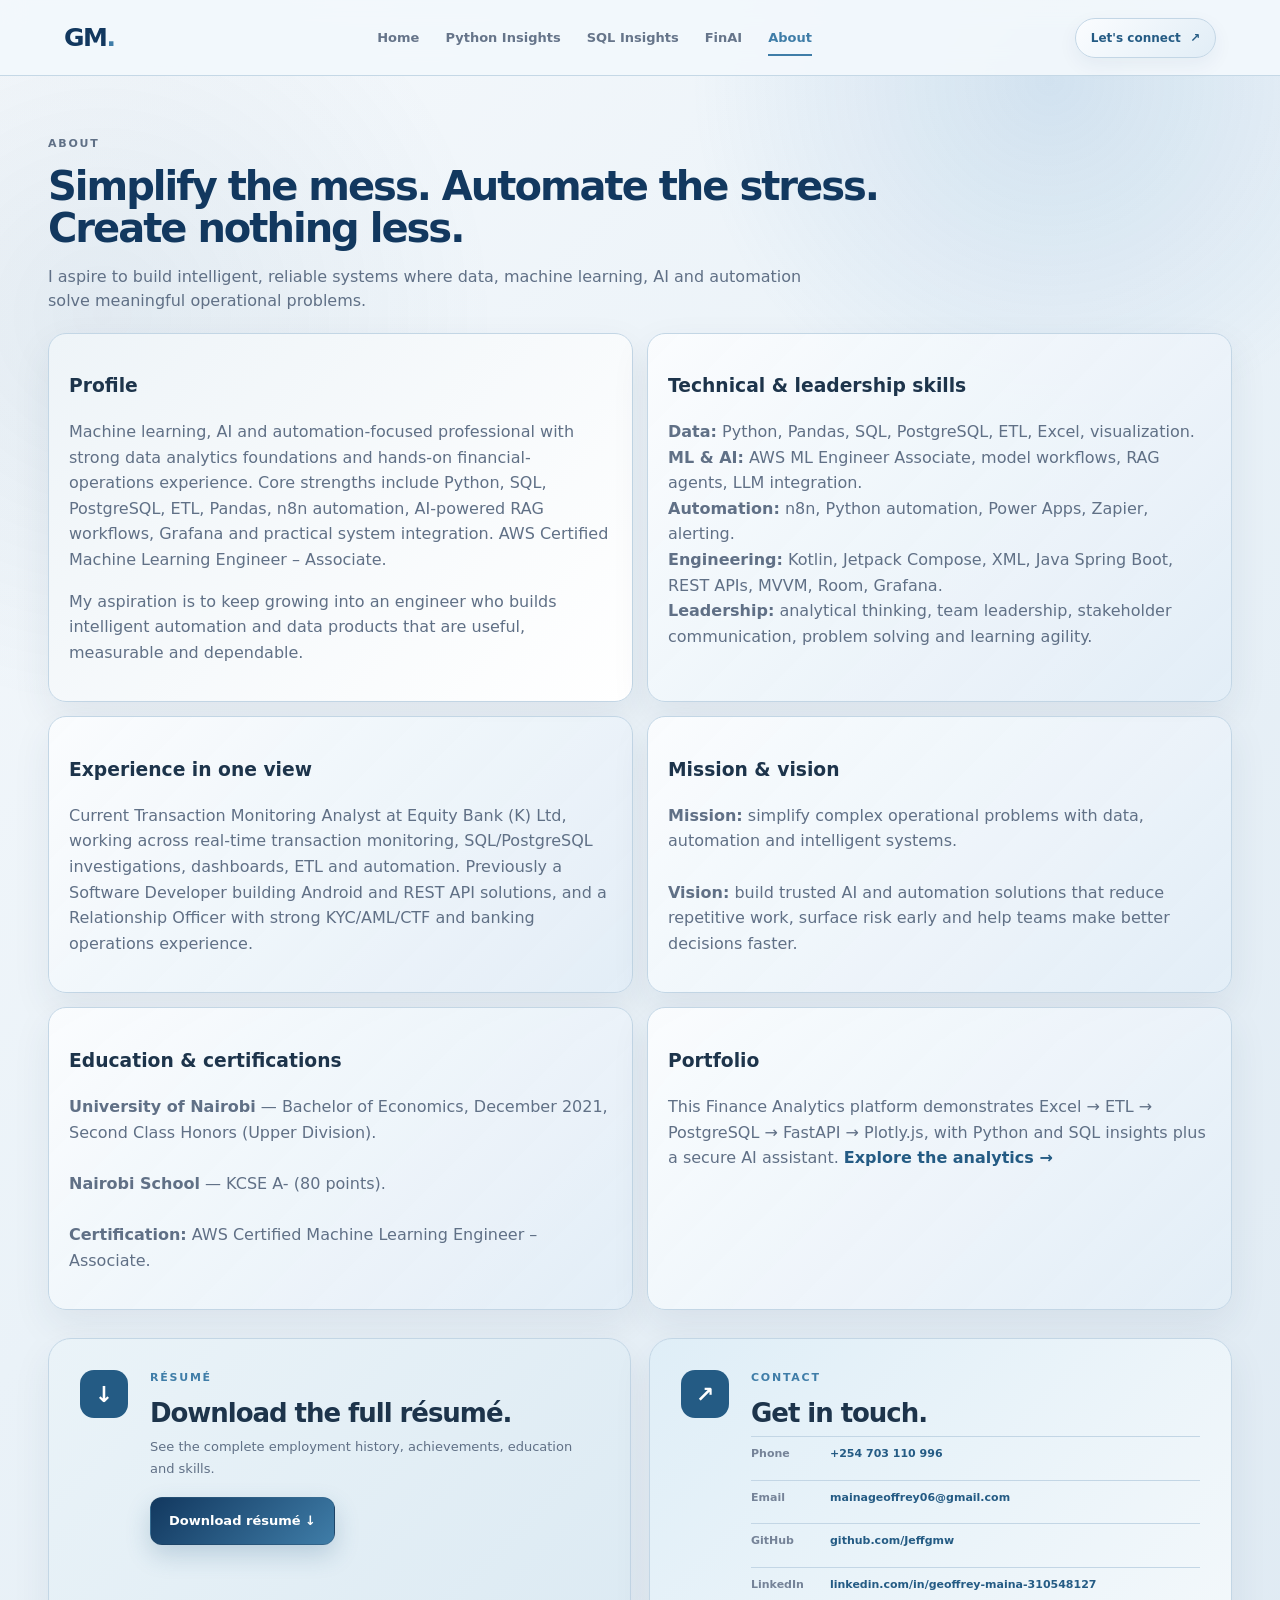
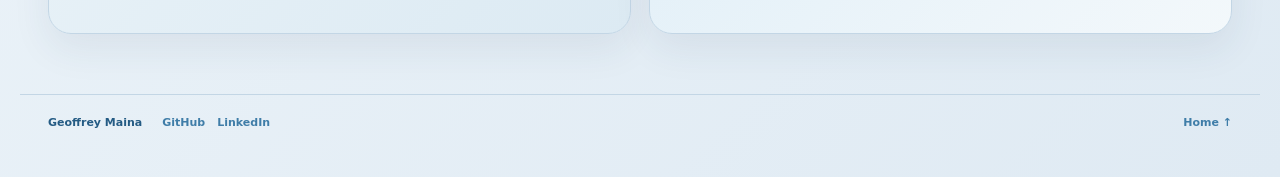
==== commit cbba0a4d: "FinAI resume update" ====
--- a/frontend/pages/about.html
+++ b/frontend/pages/about.html
@@ -3,8 +3,8 @@
   <head>
     <meta charset="utf-8" />
     <meta name="viewport" content="width=device-width,initial-scale=1" />
-    <meta name="description" content="About Geoffrey Maina Wacera." />
-    <title>About | Geoffrey Maina Wacera</title>
+    <meta name="description" content="About Geoffrey Maina." />
+    <title>About | Geoffrey Maina</title>
     <link rel="stylesheet" href="../css/styles.css" />
   </head>
   <body>
@@ -121,7 +121,7 @@
               </p>
               <a
                 class="btn"
-                href="../assets/Geoffrey-Maina-Wacera-Resume.pdf"
+                href="../assets/Geoffrey-Maina-Resume.pdf"
                 download
                 >Download résumé ↓</a
               >
@@ -158,7 +158,7 @@
     </main>
     <footer class="footer">
       <div>
-        <strong>Geoffrey Maina Wacera</strong
+        <strong>Geoffrey Maina</strong
         ><span class="footer-social"
           ><a
             href="https://github.com/Jeffgmw"
